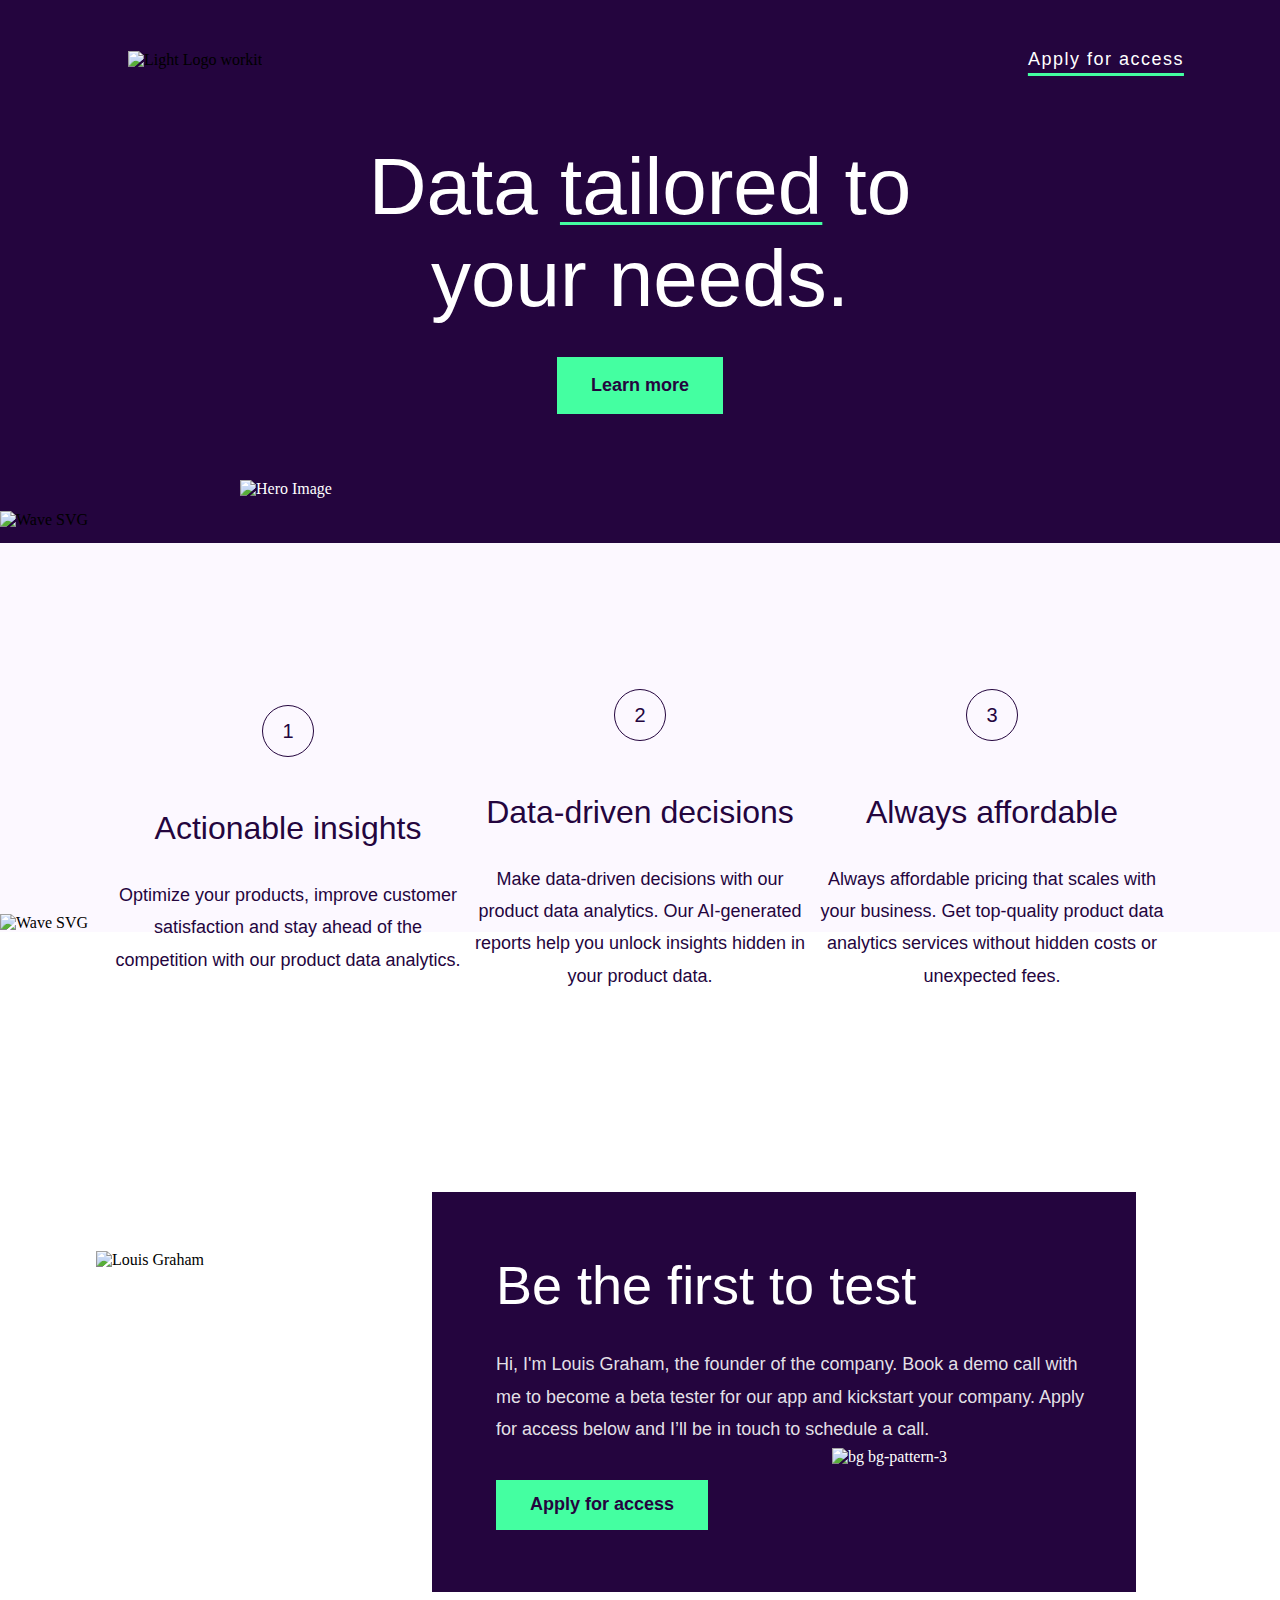
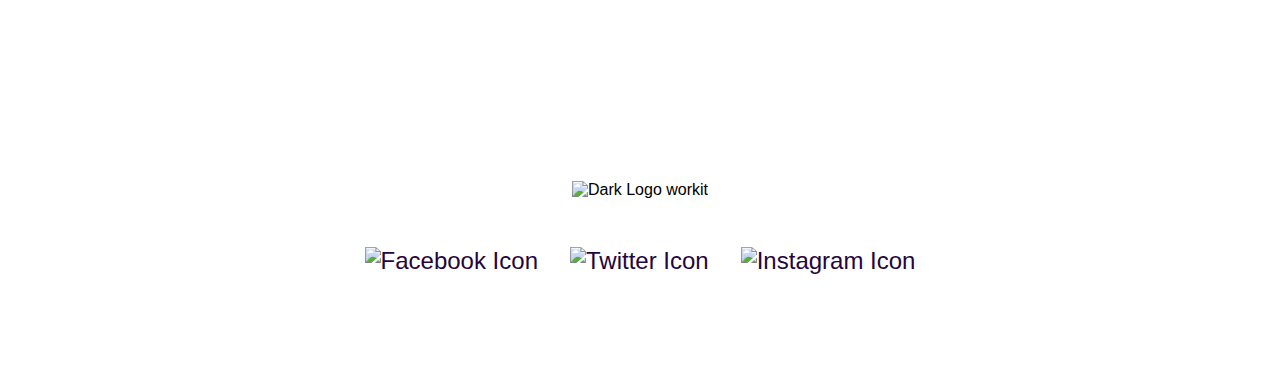
==== index.html @ d3bd535b "commit" ====
<!DOCTYPE html>
<html lang="en">
<head>
  <meta charset="UTF-8">
  <meta name="viewport" content="width=device-width, initial-scale=1.0">

  <link rel="icon" type="image/png" sizes="32x32" href="./assets/images/favicon-32x32.png">
  <link rel="stylesheet" href="styles.css">
  
  <title>Frontend Mentor | Workit landing page</title>
</head>
<body>
  <div class="navContainer">
    <nav class="navList">
      <img src="assets/images/logo-light.svg" alt="Light Logo workit" class="lightLogoImg">
      <button class="applyBtn">Apply for access</button>
    <nav>
  </div>

  <div class="heroContainer">
    <img src="assets/images/bg-pattern-1.svg" alt="" class="bgPattern1">

    <div class="heroTextContainer">
      <h1>Data <span class="tailoredSpan">tailored</span> to your needs.</h1>
      <button class="learnMoreBtn">Learn more</button>
    </div>

    <img src="assets/images/bg-pattern-2.svg" alt="" class="bgPattern2">
    <img src="assets/images/image-hero.webp" alt="Hero Image" class="heroImage">
  </div>

  <div class="waveSvgContainer">
    <img src="assets/images/wave.svg" alt="Wave SVG" class="waveSVG">
  </div>
  
  <div class="line"></div>
  
  <div class="listContainer">

    <div class="listItem">
      <div class="numberInCircle">1</div>

      <div class="listItemTextContainer">
        <h2>Actionable insights</h2>
        <p>
          Optimize your products, improve customer satisfaction and stay ahead 
          of the competition with our product data analytics.
        </p>
      </div>

    </div>

    <div class="listItem">
      <div class="numberInCircle">2</div>

      <div class="listItemTextContainer">
        <h2>Data-driven decisions</h2>
        <p>
          Make data-driven decisions with our product data analytics. Our AI-generated 
          reports help you unlock insights hidden in your product data.
        </p>
      </div>

    </div>

    <div class="listItem">
      <div class="numberInCircle">3</div>

      <div class="listItemTextContainer">
        <h2>Always affordable</h2>
        <p>
          Always affordable pricing that scales with your business. Get top-quality product data 
          analytics services without hidden costs or unexpected fees.
        </p>
      </div>

    </div>

  </div>

  <img src="assets/images/wave2.svg" alt="Wave SVG" class="whiteWaveSVG2">

  <div class="founderContainer">
    <img src="assets/images/image-founder.webp" alt="Louis Graham" class="founderImage">
    
    <div class="founderTextContainer">
      <h2>Be the first to test</h2>
      <div class="aboutFounderTextContainer">
        <p>
          Hi, I'm Louis Graham, the founder of the company. Book a demo call with me to become a beta 
          tester for our app and kickstart your company. Apply for access below and I’ll be in touch to schedule a call.
        </p>
      </div>
      <button class="applyForAccessBtn">Apply for access</button>
      <img src="assets/images/bg-pattern-3.svg" alt="bg bg-pattern-3" class="bgPattern3">
    </div>
  </div>


  <div class="footerContainer">

    <div class="footerTextContainer">
      <img src="assets/images/logo-dark.svg" alt="Dark Logo workit" class="darkLogoImg">

      <div class="socialMediaIconsContainer">
        <img src="assets/images/icon-facebook.svg" alt="Facebook Icon" class="socialMediaIcon">
        <img src="assets/images/icon-twitter.svg" alt="Twitter Icon" class="socialMediaIcon">
        <img src="assets/images/icon-instagram.svg" alt="Instagram Icon" class="socialMediaIcon">
      </div>
    </div>
    
  </div>

</body>
</html>
---- styles.css ----
@font-face {
    font-family: 'Fraunces';
    src: url('assets/fonts/fraunces/static/Fraunces_144pt-SemiBold.ttf') format('truetype'),
         url('assets/fonts/fraunces/Fraunces-VariableFont_SOFT\,WONK\,opsz\,wght.ttf') format('truetype');
    font-weight: normal;
}

@font-face {
    font-family: 'Manrope';
    src: url('assets/fonts/manrope/static/Manrope-Regular.ttf') format('truetype'),
         url('assets/fonts/manrope/Manrope-VariableFont_wght.ttf') format('truetype');
    font-weight: normal;
}
  
body {
    margin: 0;
    padding: 0;
    height: auto;
    background-color: #FCF8FF;
    max-width: 100%;
}

html, body {
    overflow-x: hidden;
}

.navContainer {
    background-color: #24053E;
    padding: 3rem;
    max-width: 100%;
    margin: 0;
}

.navList {
    display: flex;
    justify-content: space-between;
    align-items: center;
    margin-left: 5rem;
}

.applyBtn {
    font-size: 18px;
    font-weight: 500;
    margin-left: 65%;
    border: none;
    background-color: #24053E;
    min-width: 11rem;
    letter-spacing: 1.5px;
    color: white;
    
    cursor: pointer;
    font-family: 'Manrope', sans-serif;
    text-decoration: underline;
    text-decoration-thickness: 3px;
    text-decoration-color: #44FFA1;
    text-underline-offset: 8px;

    transition: color 0.3s ease, text-underline-offset 0.3s ease;
    cursor: pointer;
}

.applyBtn:hover {
    color: #44FFA1;
}

.heroContainer {
    display: flex;
    align-items: center;
    justify-content: center;
    height: 26.5rem;
    background-color: #24053E;
    color: white;
    font-family: 'Fraunces', serif;
    margin-top: 0;
}

.heroImageContainer {
    position: relative;
}

.heroImage {
    top: 30rem;
    width: 50rem;
    height: auto;
    position: absolute;
    z-index: 1;
}

.waveSvgContainer {
    margin-top: -2em;
    max-width: 100%;
    height: auto;
}

.bgPattern1 {
    position: absolute;
    top: 10rem;
    left: -5rem;
    z-index: 1;
}

.bgPattern2 {
    position: absolute;
    top: 20rem;
    right: -2rem;
    z-index: 1;
}

.heroTextContainer {
    display: flex;
    flex-direction: column;
    align-items: center;
    justify-content: center;
    text-align: center;
    width: 40rem;
    margin-top: -10rem;
}

.heroTextContainer h1 {
    font-size: 80px;
    font-weight: 500;
    margin-bottom: 2rem;
    font-family: 'Fraunces', sans-serif;
} 

.tailoredSpan {
    text-decoration: underline;
    text-decoration-thickness: 3px;
    text-decoration-color: #44FFA1;
    text-underline-offset: 8px;
}

.learnMoreBtn {
    font-size: 18px;
    font-weight: 600;
    font-family: 'Manrope', sans-serif;
    color: #24053E;
    background-color: #44FFA1;
    padding: 1rem 2rem;
    border: solid 2px #44FFA1;
    cursor: pointer;
    transition: background-color 0.3s ease;
}

.learnMoreBtn:hover {
    font-family: 'Manrope', sans-serif;
    color: #44FFA1;
    background-color: #24053E;
    padding: 1rem 2rem;
    border: solid 2px #44FFA1;
}

.listContainer {
    display: flex;
    justify-content: center;
    align-items: center;
    margin-top: 10rem;
    margin-bottom: -6rem;
    font-family: 'Fraunces', sans-serif;
    color: #24053E;
    padding: 0 8rem;
}

.listItem {
    display: flex;
    flex-direction: column;
    justify-content: center;
    align-items: center;
    text-align: center;
    line-height: 1.8;
    width: 30rem;
}

.numberInCircle {
    width: 50px;
    height: 50px;
    border-radius: 50%;
    color: #24053E;
    border: solid 1.5px #24053E;
    font-size: 20px;
    font-weight: 500;
    display: flex;
    justify-content: center;
    align-items: center;
    margin-bottom: 1rem;
}

.listItem h2 {
    font-size: 32px;
    font-weight: 500;
    font-family: 'Fraunces', sans-serif;
}

.listItemTextContainer {
    width: 22rem;
}

.listItem p {
    font-family: 'Manrope', sans-serif;
    font-size: 18px;
    font-weight: 500;
    margin-top: -5px;
}

.whiteWaveSVG2 {
    margin-bottom: -1rem;
    width: 102%;
}

.founderContainer {
    display: flex;
    justify-content: center;
    align-items: center;
    background-color: #FFFFFF;
    height: 56rem;
    max-width: 100%;
    right: 0;
}

.founderImage {
    width: 26rem;
    height: auto;
    margin-top: -15rem;
    margin-left: -3rem;
}

.founderTextContainer {
    display: flex;
    flex-direction: column;
    align-items: flex-start;
    justify-content: center;
    width: 44rem;
    height: 25rem;
    background-color: #24053E;
    color: #FFFFFF;
    margin-left: -5rem;
    margin-top: 1.5rem;
    position: relative;
    z-index: 1;
}

.founderTextContainer h2 {
    font-size: 54px;
    font-weight: 500;
    font-family: 'Fraunces', sans-serif;
    margin: 0;
    margin-left: 4rem;
}

.aboutFounderTextContainer {
    width: 41rem;
    font-weight: 400;
}

.aboutFounderTextContainer p {
    font-family: 'Manrope', sans-serif;
    font-size: 18px;
    margin-left: 4rem;
    line-height: 1.8;
    margin-top: 2rem;
    color: #ffffffe4;
}

.applyForAccessBtn {
    font-size: 18px;
    font-weight: 600;
    font-family: 'Manrope', sans-serif;
    color: #24053E;
    background-color: #44FFA1;
    padding: 0.8rem 2rem;
    border: solid 2px #44FFA1;
    cursor: pointer;
    transition: background-color 0.3s ease;
    margin-left: 4rem;
    margin-top: 1rem;
}

.applyForAccessBtn:hover {
    font-family: 'Manrope', sans-serif;
    color: #44FFA1;
    background-color: #24053E;
    border: solid 2px #44FFA1;
}

.bgPattern3 {
    position: absolute;
    z-index: 1;
    pointer-events: none;
    top: 16rem;
    left: 25rem;
}

.footerTextContainer {
    display: flex;
    flex-direction: column;
    justify-content: center;
    align-items: center;
    background-color: #FFFFFF;
    height: 15rem;
    font-family: 'Manrope', sans-serif;
    margin-top: -5rem;
}

.socialMediaIconsContainer {
    display: flex;
    justify-content: center;
    align-items: center;
    margin-top: 3rem;
    margin-bottom: 5rem;
}

.socialMediaIcon {
    font-size: 24px;
    margin: 0 1rem;
    color: #24053E;
    cursor: pointer;
    transition: background-color 0.5s ease;
    opacity: 1;
}

.socialMediaIcon:hover {
    filter: brightness(0.7);
}

/* Tablet Screens (768px and above) */
@media (max-width: 1094px) {
    .heroTextContainer {
        width: 30rem;
    }

    .heroTextContainer h1 {
        font-size: 60px;
    }

    .listContainer {
        flex-direction: column;
        justify-content: flex-start;
        align-items: flex-start;
        margin-left: -2rem;
        margin-top: 6rem;
    }

    .numberInCircle {
        min-width: 50px;
        height: 50px;
    }

    .listItem {
        display: flex;
        flex-direction: row;
        align-items: center;
        justify-content: flex-start;
        text-align: left;
        width: 95%;
        margin-bottom: 2rem;
    }

    .listItemTextContainer {
        margin-left: 3rem;
        width: 100%;
    }

    .founderImage {
        margin-top: -25rem;
        margin-left: -2rem;
        width: 20rem;
    }

    .founderTextContainer {
        width: 32rem;
        height: 25rem;
    }

    .aboutFounderTextContainer {
        width: 28.5rem;
    }

    .founderTextContainer h2 {
        font-size: 48px;
        margin-left: 3rem;
    }

    .aboutFounderTextContainer p {
        font-size: 16px;
        margin-left: 3rem;
    }

    .applyForAccessBtn {
        margin-left: 3rem;
    }

    .bgPattern3 {
        top: 18rem;
        left: 17rem;
    }

    .heroImage {
        width: 40rem;
        top: 27rem;
    }
}

/* Mobile Screens (Below 768px) */
@media (max-width: 767px) {
    .heroTextContainer {
        width: 30rem;
        margin-left: 2rem;
    }

    .navList {
        justify-content: space-between;
        align-items: center;
        margin-left: 0;
    }

    .applyBtn {
        margin-left: 37%;
    }

    .bgPattern1,
    .bgPattern2,
    .bgPattern3 {
        display: none;
    }

    .heroImage {
        width: 28rem;
        top: 29rem;
    }

    .listContainer {
        flex-direction: column;
        justify-content: center;
        align-items: center;
        text-align: center;
        margin-top: 8rem;
        margin-left: -3rem;
        padding: 0 2rem;
    }

    .listItem {
        flex-direction: column;
        align-items: center;
        justify-content: center;
        text-align: center;
        width: 95%;
        margin-bottom: 2rem;
    }

    .listItemTextContainer {
        width: 24rem;
    }

    .numberInCircle {
        min-width: 50px;
        height: 50px;
        margin-left: 2.8rem;
        margin-bottom: -0.5rem;
    }
    
    .founderContainer {
        flex-direction: column;
        justify-content: center;
        align-items: center;
    }
    
    .founderImage {
        width: 22rem;
        height: auto;
        margin-top: 5rem;
        margin-left: 0.5rem;
    }
    
    .founderTextContainer {
        align-items: center;
        justify-content: center;
        text-align: center;
        width: 26rem;
        height: 28rem;
        margin-left: 0.5rem;
        margin-top: -3.5rem;
        margin-bottom: 5rem;
    }
    
    .founderTextContainer h2 {
        font-size: 36px;
        font-weight: 400;
        margin-left: 0;
    }
    
    .aboutFounderTextContainer {
        width: 19rem;
    }
    
    .aboutFounderTextContainer p {
        font-size: 18px;
        margin-left: 0;
        line-height: 1.8;
    }
    
    .applyForAccessBtn {
        margin-left: 0;
    }

    .footerTextContainer {
        height: 12rem;
        margin-top: 0;
    }
}
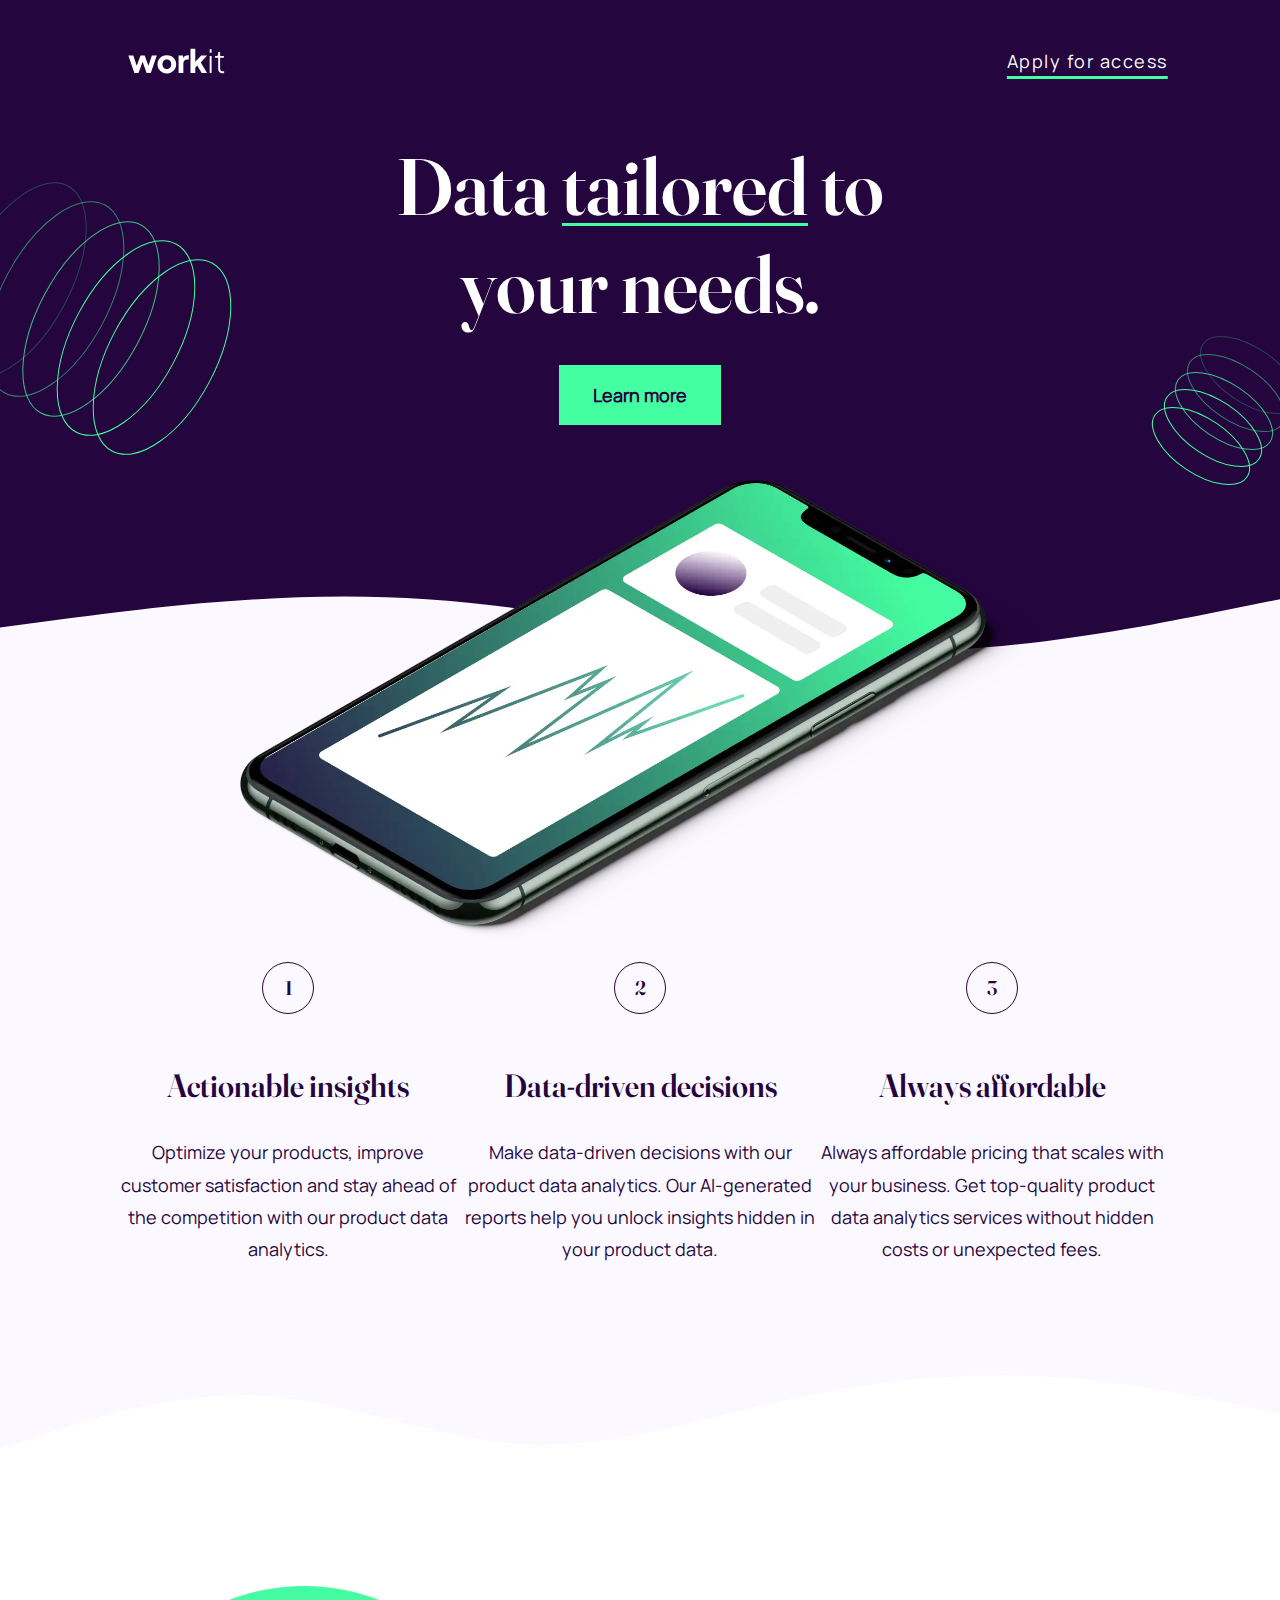
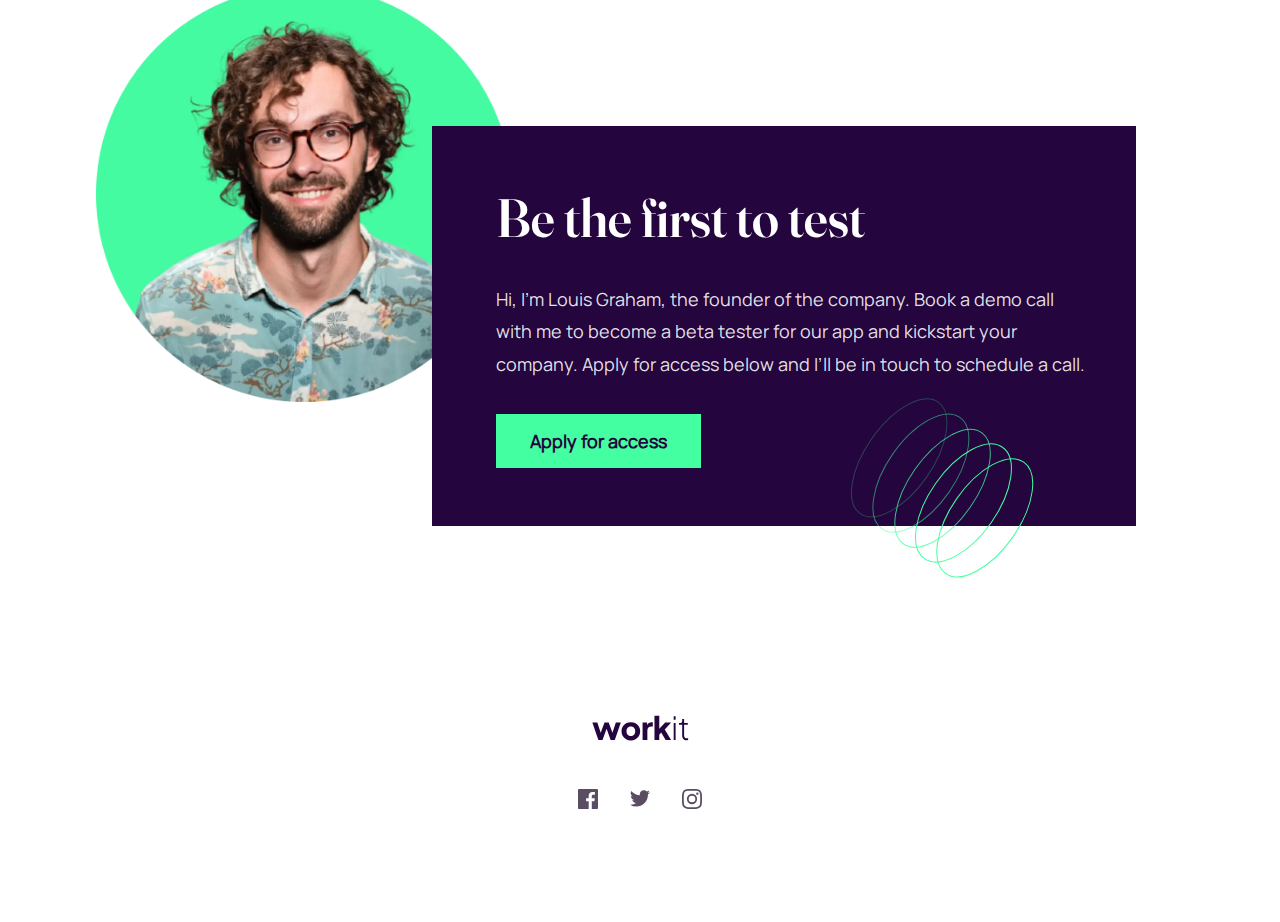
==== commit a6e525a0: "changes" ====
--- a/index.html
+++ b/index.html
@@ -12,25 +12,25 @@
 <body>
   <div class="navContainer">
     <nav class="navList">
-      <img src="assets/images/logo-light.svg" alt="Light Logo workit" class="lightLogoImg">
+      <img src="starter-code/assets/images/logo-light.svg" alt="Light Logo workit" class="lightLogoImg">
       <button class="applyBtn">Apply for access</button>
     <nav>
   </div>
 
   <div class="heroContainer">
-    <img src="assets/images/bg-pattern-1.svg" alt="" class="bgPattern1">
+    <img src="starter-code/assets/images/bg-pattern-1.svg" alt="" class="bgPattern1">
 
     <div class="heroTextContainer">
       <h1>Data <span class="tailoredSpan">tailored</span> to your needs.</h1>
       <button class="learnMoreBtn">Learn more</button>
     </div>
 
-    <img src="assets/images/bg-pattern-2.svg" alt="" class="bgPattern2">
-    <img src="assets/images/image-hero.webp" alt="Hero Image" class="heroImage">
+    <img src="starter-code/assets/images/bg-pattern-2.svg" alt="" class="bgPattern2">
+    <img src="starter-code/assets/images/image-hero.webp" alt="Hero Image" class="heroImage">
   </div>
 
   <div class="waveSvgContainer">
-    <img src="assets/images/wave.svg" alt="Wave SVG" class="waveSVG">
+    <img src="starter-code/assets/images/wave.svg" alt="Wave SVG" class="waveSVG">
   </div>
   
   <div class="line"></div>
@@ -78,10 +78,10 @@
 
   </div>
 
-  <img src="assets/images/wave2.svg" alt="Wave SVG" class="whiteWaveSVG2">
+  <img src="starter-code/assets/images/wave2.svg" alt="Wave SVG" class="whiteWaveSVG2">
 
   <div class="founderContainer">
-    <img src="assets/images/image-founder.webp" alt="Louis Graham" class="founderImage">
+    <img src="starter-code/assets/images/image-founder.webp" alt="Louis Graham" class="founderImage">
     
     <div class="founderTextContainer">
       <h2>Be the first to test</h2>
@@ -92,7 +92,7 @@
         </p>
       </div>
       <button class="applyForAccessBtn">Apply for access</button>
-      <img src="assets/images/bg-pattern-3.svg" alt="bg bg-pattern-3" class="bgPattern3">
+      <img src="starter-code/assets/images/bg-pattern-3.svg" alt="bg bg-pattern-3" class="bgPattern3">
     </div>
   </div>
 
@@ -100,12 +100,12 @@
   <div class="footerContainer">
 
     <div class="footerTextContainer">
-      <img src="assets/images/logo-dark.svg" alt="Dark Logo workit" class="darkLogoImg">
+      <img src="starter-code/assets/images/logo-dark.svg" alt="Dark Logo workit" class="darkLogoImg">
 
       <div class="socialMediaIconsContainer">
-        <img src="assets/images/icon-facebook.svg" alt="Facebook Icon" class="socialMediaIcon">
-        <img src="assets/images/icon-twitter.svg" alt="Twitter Icon" class="socialMediaIcon">
-        <img src="assets/images/icon-instagram.svg" alt="Instagram Icon" class="socialMediaIcon">
+        <img src="starter-code/assets/images/icon-facebook.svg" alt="Facebook Icon" class="socialMediaIcon">
+        <img src="starter-code/assets/images/icon-twitter.svg" alt="Twitter Icon" class="socialMediaIcon">
+        <img src="starter-code/assets/images/icon-instagram.svg" alt="Instagram Icon" class="socialMediaIcon">
       </div>
     </div>
     
--- a/styles.css
+++ b/styles.css
@@ -1,14 +1,14 @@
 @font-face {
     font-family: 'Fraunces';
-    src: url('assets/fonts/fraunces/static/Fraunces_144pt-SemiBold.ttf') format('truetype'),
-         url('assets/fonts/fraunces/Fraunces-VariableFont_SOFT\,WONK\,opsz\,wght.ttf') format('truetype');
+    src: url('starter-code/assets/fonts/fraunces/static/Fraunces_144pt-SemiBold.ttf') format('truetype'),
+         url('starter-code/assets/fonts/fraunces/Fraunces-VariableFont_SOFT\,WONK\,opsz\,wght.ttf') format('truetype');
     font-weight: normal;
 }
 
 @font-face {
     font-family: 'Manrope';
-    src: url('assets/fonts/manrope/static/Manrope-Regular.ttf') format('truetype'),
-         url('assets/fonts/manrope/Manrope-VariableFont_wght.ttf') format('truetype');
+    src: url('starter-code/assets/fonts/manrope/static/Manrope-Regular.ttf') format('truetype'),
+         url('starter-code/assets/fonts/manrope/Manrope-VariableFont_wght.ttf') format('truetype');
     font-weight: normal;
 }
   
